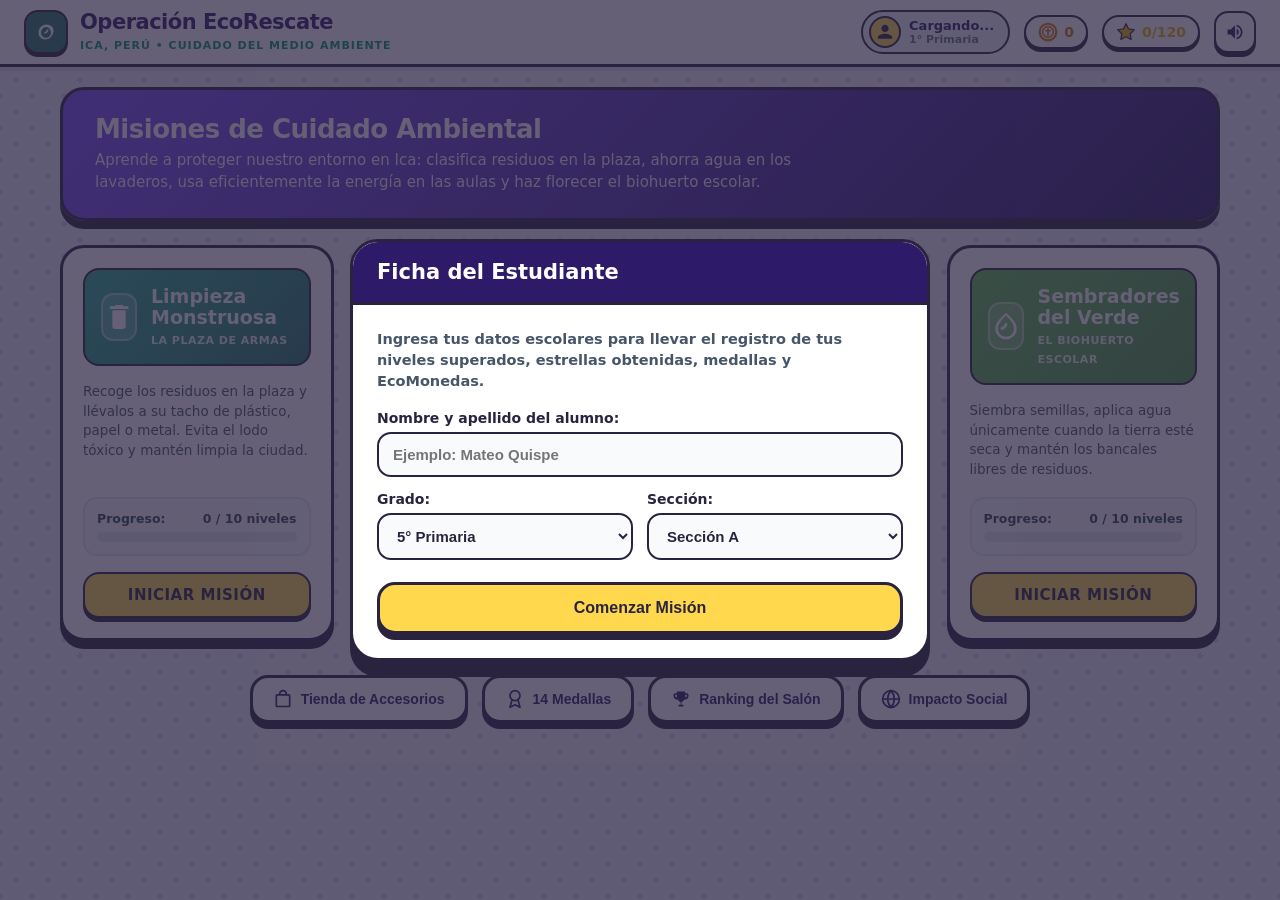
==== web/index.html @ a329e1c5 "feat: Eliminar boton Exportar Partidas CSV e integrar mejoras completas de gamificacion" ====
<!DOCTYPE html>
<html lang="es">
<head>
    <meta charset="UTF-8">
    <meta name="viewport" content="width=device-width, initial-scale=1.0, maximum-scale=1.0, user-scalable=no">
    <title>Operación EcoRescate - Videojuego Educativo Ambiental</title>
    <link rel="stylesheet" href="css/styles.css">
</head>
<body>

    <!-- Encabezado Superior -->
    <header class="header-eco">
        <div class="logo-grupo" id="btnLogoInicio" title="Ir al menú principal">
            <div class="logo-badge">
                <svg class="icono-svg" viewBox="0 0 24 24">
                    <path d="M12 3C7 3 3 8 3 13c0 4.5 3.5 8 8 8 1 0 2-.2 3-.5 3-1 6-4 7-8.5.5-2.5-.5-5-2-6.5-1.5-1.5-4-2.5-7-2.5zm0 16c-3.3 0-6-2.7-6-6 0-3.5 3-7 6-7 3.5 0 6 3.5 6 7 0 3.3-2.7 6-6 6zm1-10c0 1.7-1.3 3-3 3v2c2.8 0 5-2.2 5-5h-2z"/>
                </svg>
            </div>
            <div class="logo-texto">
                <h1>Operación EcoRescate</h1>
                <span>Ica, Perú • Cuidado del Medio Ambiente</span>
            </div>
        </div>

        <div class="header-controles">
            <!-- Píldora de Perfil del Estudiante -->
            <div class="pill-perfil" id="btnCambiarPerfil" title="Cambiar estudiante o editar perfil">
                <div class="avatar-mini" id="avatarIcono">
                    <svg class="icono-svg" viewBox="0 0 24 24" style="width: 18px; height: 18px;">
                        <path d="M12 12c2.7 0 4.8-2.1 4.8-4.8S14.7 2.4 12 2.4 7.2 4.5 7.2 7.2 9.3 12 12 12zm0 2.4c-3.2 0-9.6 1.6-9.6 4.8V21h19.2v-1.8c0-3.2-6.4-4.8-9.6-4.8z"/>
                    </svg>
                </div>
                <div class="perfil-info">
                    <span class="perfil-nombre" id="headerNombre">Cargando...</span>
                    <span class="perfil-grado" id="headerGrado">1° Primaria</span>
                </div>
            </div>

            <!-- EcoMonedas -->
            <div class="indicador-eco monedas" title="EcoMonedas acumuladas">
                <svg class="icono-svg" viewBox="0 0 24 24" style="color: #D97706;">
                    <circle cx="12" cy="12" r="10" fill="none" stroke="currentColor" stroke-width="2.5"/>
                    <circle cx="12" cy="12" r="6.5" fill="none" stroke="currentColor" stroke-width="1.8"/>
                    <path d="M12 8v8M9.5 10.5h5" stroke="currentColor" stroke-width="2" stroke-linecap="round"/>
                </svg>
                <span id="headerMonedas">0</span>
            </div>

            <!-- Estrellas Totales -->
            <div class="indicador-eco estrellas" title="Estrellas obtenidas">
                <svg class="icono-svg" viewBox="0 0 24 24" style="color: #EAB308;">
                    <polygon points="12,2 15.1,8.3 22,9.3 17,14.1 18.2,21 12,17.7 5.8,21 7,14.1 2,9.3 8.9,8.3" fill="currentColor" stroke="#2A2340" stroke-width="1.5" stroke-linejoin="round"/>
                </svg>
                <span id="headerEstrellas">0/120</span>
            </div>

            <!-- Alternar Sonido -->
            <button class="btn-icono" id="btnSonidoToggle" title="Activar o silenciar sonido">
                <svg class="icono-svg" id="svgSonidoIcono" viewBox="0 0 24 24">
                    <path d="M3 9v6h4l5 5V4L7 9H3zm13.5 3c0-1.8-1-3.3-2.5-4v8c1.5-.7 2.5-2.2 2.5-4zM14 3.2v2.1c2.9.9 5 3.5 5 6.7s-2.1 5.8-5 6.7v2.1c4-.9 7-4.5 7-8.8s-3-7.9-7-8.8z"/>
                </svg>
            </button>
        </div>
    </header>

    <!-- Contenedor Principal de Vistas -->
    <main class="contenedor-app">

        <!-- 1. PANTALLA MENÚ PRINCIPAL -->
        <section class="pantalla-menu" id="vistaMenu">
            <div class="banner-bienvenida">
                <div>
                    <h2>Misiones de Cuidado Ambiental</h2>
                    <p>
                        Aprende a proteger nuestro entorno en Ica: clasifica residuos en la plaza, ahorra agua en los lavaderos, usa eficientemente la energía en las aulas y haz florecer el biohuerto escolar.
                    </p>
                </div>
            </div>

            <!-- 4 Tarjetas de Minijuegos -->
            <div class="grid-juegos">
                <!-- 1. Limpieza Monstruosa -->
                <article class="tarjeta-juego" data-juego="LIMPIEZA" id="tarjetaLimpieza">
                    <div class="tarjeta-encabezado">
                        <div class="tarjeta-icono-caja">
                            <svg class="icono-svg icono-svg-lg" viewBox="0 0 24 24">
                                <path d="M7 19c0 1.1.9 2 2 2h6c1.1 0 2-.9 2-2V7H7v12zM19 4h-3.5l-1-1h-5l-1 1H5v2h14V4z"/>
                            </svg>
                        </div>
                        <div class="tarjeta-titulos">
                            <h3>Limpieza Monstruosa</h3>
                            <span>LA PLAZA DE ARMAS</span>
                        </div>
                    </div>
                    <p class="tarjeta-desc">
                        Recoge los residuos en la plaza y llévalos a su tacho de plástico, papel o metal. Evita el lodo tóxico y mantén limpia la ciudad.
                    </p>
                    <div class="tarjeta-progreso">
                        <div class="progreso-fila">
                            <span>Progreso:</span>
                            <span id="progresoTextoLimpieza">0 / 10 niveles</span>
                        </div>
                        <div class="barra-progreso-bg">
                            <div class="barra-progreso-fill" id="barraLimpieza" style="width: 0%;"></div>
                        </div>
                    </div>
                    <div class="btn-jugar-tarjeta">INICIAR MISIÓN</div>
                </article>

                <!-- 2. Guardián del Agua -->
                <article class="tarjeta-juego" data-juego="AGUA" id="tarjetaAgua">
                    <div class="tarjeta-encabezado">
                        <div class="tarjeta-icono-caja">
                            <svg class="icono-svg icono-svg-lg" viewBox="0 0 24 24">
                                <path d="M12 2.7C10.5 4.8 6 11.2 6 15c0 3.3 2.7 6 6 6s6-2.7 6-6c0-3.8-4.5-10.2-6-12.3zm0 16.3c-2.2 0-4-1.8-4-4 0-2.3 2.7-6.8 4-8.8 1.3 2 4 6.5 4 8.8 0 2.2-1.8 4-4 4z"/>
                            </svg>
                        </div>
                        <div class="tarjeta-titulos">
                            <h3>Guardián del Agua</h3>
                            <span>LAVADEROS ESCOLARES</span>
                        </div>
                    </div>
                    <p class="tarjeta-desc">
                        Cierra caños desatendidos o con fuga y los de alumnos en cepillado. Permite el enjuague de quienes sí necesitan el agua.
                    </p>
                    <div class="tarjeta-progreso">
                        <div class="progreso-fila">
                            <span>Progreso:</span>
                            <span id="progresoTextoAgua">0 / 10 niveles</span>
                        </div>
                        <div class="barra-progreso-bg">
                            <div class="barra-progreso-fill" id="barraAgua" style="width: 0%;"></div>
                        </div>
                    </div>
                    <div class="btn-jugar-tarjeta">INICIAR MISIÓN</div>
                </article>

                <!-- 3. Apaga y Ahorra -->
                <article class="tarjeta-juego" data-juego="ENERGIA" id="tarjetaEnergia">
                    <div class="tarjeta-encabezado">
                        <div class="tarjeta-icono-caja">
                            <svg class="icono-svg icono-svg-lg" viewBox="0 0 24 24">
                                <path d="M9 21c0 .55.45 1 1 1h4c.55 0 1-.45 1-1v-1H9v1zm3-19C8.14 2 5 5.14 5 9c0 2.38 1.19 4.47 3 5.74V17c0 .55.45 1 1 1h6c.55 0 1-.45 1-1v-2.26c1.81-1.27 3-3.36 3-5.74 0-3.86-3.14-7-7-7zm2.85 11.1l-.85.6V16h-4v-1.3l-.85-.6C7.8 13.16 7 11.18 7 9c0-2.76 2.24-5 5-5s5 2.24 5 5c0 2.18-.8 4.16-2.15 5.1z"/>
                            </svg>
                        </div>
                        <div class="tarjeta-titulos">
                            <h3>Apaga y Ahorra</h3>
                            <span>AULAS Y PABELLONES</span>
                        </div>
                    </div>
                    <p class="tarjeta-desc">
                        Desconecta luces y pantallas en aulas desocupadas y retira cargadores solos para combatir el consumo fantasma.
                    </p>
                    <div class="tarjeta-progreso">
                        <div class="progreso-fila">
                            <span>Progreso:</span>
                            <span id="progresoTextoEnergia">0 / 10 niveles</span>
                        </div>
                        <div class="barra-progreso-bg">
                            <div class="barra-progreso-fill" id="barraEnergia" style="width: 0%;"></div>
                        </div>
                    </div>
                    <div class="btn-jugar-tarjeta">INICIAR MISIÓN</div>
                </article>

                <!-- 4. Sembradores del Verde -->
                <article class="tarjeta-juego" data-juego="VERDE" id="tarjetaVerde">
                    <div class="tarjeta-encabezado">
                        <div class="tarjeta-icono-caja">
                            <svg class="icono-svg icono-svg-lg" viewBox="0 0 24 24">
                                <path d="M12 2C8 6 4 9 4 14c0 4.4 3.6 8 8 8s8-3.6 8-8c0-5-4-8-8-12zm0 18c-3.3 0-6-2.7-6-6 0-3.5 2.7-6.5 6-9.8 3.3 3.3 6 6.3 6 9.8 0 3.3-2.7 6-6 6zm-1-10c0 1.7-1.3 3-3 3v2c2.8 0 5-2.2 5-5h-2z"/>
                            </svg>
                        </div>
                        <div class="tarjeta-titulos">
                            <h3>Sembradores del Verde</h3>
                            <span>EL BIOHUERTO ESCOLAR</span>
                        </div>
                    </div>
                    <p class="tarjeta-desc">
                        Siembra semillas, aplica agua únicamente cuando la tierra esté seca y mantén los bancales libres de residuos.
                    </p>
                    <div class="tarjeta-progreso">
                        <div class="progreso-fila">
                            <span>Progreso:</span>
                            <span id="progresoTextoVerde">0 / 10 niveles</span>
                        </div>
                        <div class="barra-progreso-bg">
                            <div class="barra-progreso-fill" id="barraVerde" style="width: 0%;"></div>
                        </div>
                    </div>
                    <div class="btn-jugar-tarjeta">INICIAR MISIÓN</div>
                </article>
            </div>

            <!-- Accesos directos de la Suite -->
            <div class="menu-accesos-rapidos">
                <button class="btn-acceso" id="btnAbrirTienda">
                    <svg class="icono-svg" viewBox="0 0 24 24">
                        <path d="M19 6h-2c0-2.8-2.2-5-5-5S7 3.2 7 6H5c-1.1 0-2 .9-2 2v12c0 1.1.9 2 2 2h14c1.1 0 2-.9 2-2V8c0-1.1-.9-2-2-2zm-7-3c1.7 0 3 1.3 3 3H9c0-1.7 1.3-3 3-3zm7 17H5V8h14v12z"/>
                    </svg>
                    Tienda de Accesorios
                </button>
                <button class="btn-acceso" id="btnAbrirMedallas">
                    <svg class="icono-svg" viewBox="0 0 24 24">
                        <circle cx="12" cy="8" r="6" fill="none" stroke="currentColor" stroke-width="2"/>
                        <path d="M8.5 13L6 22l6-3 6 3-2.5-9" fill="none" stroke="currentColor" stroke-width="2" stroke-linejoin="round"/>
                    </svg>
                    14 Medallas
                </button>
                <button class="btn-acceso" id="btnAbrirRanking">
                    <svg class="icono-svg" viewBox="0 0 24 24">
                        <path d="M19 5h-2V3H7v2H5c-1.1 0-2 .9-2 2v1c0 2.8 2.2 5 5 5h.4c.8 1.7 2.3 3 4.1 3.4V19H9v2h6v-2h-3.5v-2.6c1.8-.4 3.3-1.7 4.1-3.4H16c2.8 0 5-2.2 5-5V7c0-1.1-.9-2-2-2zM5 8V7h2v3c-1.1 0-2-.9-2-2zm14 0c0 1.1-.9 2-2 2V7h2v1z"/>
                    </svg>
                    Ranking del Salón
                </button>
                <button class="btn-acceso" id="btnAbrirImpacto">
                    <svg class="icono-svg" viewBox="0 0 24 24">
                        <circle cx="12" cy="12" r="10" fill="none" stroke="currentColor" stroke-width="2"/>
                        <path d="M12 2a15.3 15.3 0 0 1 4 10 15.3 15.3 0 0 1-4 10 15.3 15.3 0 0 1-4-10 15.3 15.3 0 0 1 4-10zM2 12h20" fill="none" stroke="currentColor" stroke-width="2"/>
                    </svg>
                    Impacto Social
                </button>
            </div>
        </section>

        <!-- 2. PANTALLA MAPA DE 10 NIVELES -->
        <section class="pantalla-mapa" id="vistaMapa" style="display: none;">
            <div class="mapa-cabecera">
                <div class="mapa-info">
                    <div class="mapa-badge-icono" id="mapaIconoBadge">
                        <svg class="icono-svg icono-svg-lg" viewBox="0 0 24 24">
                            <path d="M7 19c0 1.1.9 2 2 2h6c1.1 0 2-.9 2-2V7H7v12zM19 4h-3.5l-1-1h-5l-1 1H5v2h14V4z"/>
                        </svg>
                    </div>
                    <div class="mapa-titulos">
                        <h2 id="mapaTitulo">Limpieza Monstruosa</h2>
                        <p id="mapaSubtitulo">Supera cada nivel para desbloquear la siguiente misión</p>
                    </div>
                </div>
                <button class="btn-acceso" id="btnVolverAlMenu">
                    Volver al Menú
                </button>
            </div>

            <!-- Rejilla de los 10 Niveles -->
            <div class="grid-niveles" id="contenedorBotonesNiveles">
                <!-- Se generan dinámicamente con JS -->
            </div>
        </section>

        <!-- 3. PANTALLA LIENZO DE JUEGO (CANVAS 1000x640) -->
        <section class="pantalla-juego" id="vistaJuego" style="display: none;">
            <div class="lienzo-contenedor">
                <canvas id="lienzoJuego" width="1000" height="640"></canvas>
            </div>
        </section>

    </main>

    <!-- ==================== MODALES ==================== -->

    <!-- Modal 1: Registro / Selección de Estudiante -->
    <div class="modal-overlay" id="modalRegistro">
        <div class="modal-caja">
            <div class="modal-cabecera">
                <h3>Ficha del Estudiante</h3>
            </div>
            <div class="modal-cuerpo">
                <p style="font-size: 14.5px; color: #475569; font-weight: 600; line-height: 1.45;">
                    Ingresa tus datos escolares para llevar el registro de tus niveles superados, estrellas obtenidas, medallas y EcoMonedas.
                </p>
                <form id="formRegistroEstudiante" style="display: flex; flex-direction: column; gap: 14px;">
                    <div class="campo-form">
                        <label for="inputNombre">Nombre y apellido del alumno:</label>
                        <input type="text" id="inputNombre" placeholder="Ejemplo: Mateo Quispe" required autocomplete="name">
                    </div>
                    <div style="display: flex; gap: 14px;">
                        <div class="campo-form" style="flex: 1;">
                            <label for="selectGrado">Grado:</label>
                            <select id="selectGrado">
                                <option value="1">1° Primaria</option>
                                <option value="2">2° Primaria</option>
                                <option value="3">3° Primaria</option>
                                <option value="4">4° Primaria</option>
                                <option value="5" selected>5° Primaria</option>
                                <option value="6">6° Primaria</option>
                            </select>
                        </div>
                        <div class="campo-form" style="flex: 1;">
                            <label for="selectSeccion">Sección:</label>
                            <select id="selectSeccion">
                                <option value="A" selected>Sección A</option>
                                <option value="B">Sección B</option>
                                <option value="C">Sección C</option>
                                <option value="D">Sección D</option>
                                <option value="UNICA">Única</option>
                            </select>
                        </div>
                    </div>
                    <button type="submit" class="btn-principal" style="margin-top: 8px;">
                        Comenzar Misión
                    </button>
                </form>
            </div>
        </div>
    </div>

    <!-- Modal 2: Tienda de Accesorios y Polos -->
    <div class="modal-overlay" id="modalTienda">
        <div class="modal-caja" style="max-width: 820px; width: 95%;">
            <div class="modal-cabecera">
                <h3>Tienda de Personalización</h3>
                <button class="btn-cerrar-modal" id="btnCerrarTienda">✕</button>
            </div>
            <div class="modal-cuerpo" style="max-height: 84vh; overflow-y: auto; padding: 20px;">
                <!-- Tarjeta de Presentación del Avatar -->
                <div style="display: flex; gap: 18px; align-items: center; background: #F8FAFC; border: 2.5px solid var(--color-trazo); border-radius: 18px; padding: 14px 18px; margin-bottom: 16px;">
                    <div style="text-align: center;">
                        <canvas id="canvasAvatarTienda" width="120" height="120" style="background: #FFFFFF; border: 2.5px solid var(--color-trazo); border-radius: 16px; box-shadow: 0 4px 0 var(--color-trazo);"></canvas>
                        <div id="lblAvatarTienda" style="font-size: 11px; font-weight: 800; color: #64748B; margin-top: 5px; transition: color 0.15s ease;">TU ECO-HÉROE</div>
                    </div>
                    <div style="flex: 1;">
                        <div style="display: flex; justify-content: space-between; align-items: center; margin-bottom: 6px;">
                            <span style="font-weight: 800; color: #475569; font-size: 14px;">Tus EcoMonedas:</span>
                            <div class="indicador-eco monedas">
                                <svg class="icono-svg" viewBox="0 0 24 24" style="color: #D97706;">
                                    <circle cx="12" cy="12" r="9" fill="none" stroke="currentColor" stroke-width="2"/>
                                    <path d="M12 7v10M9 10h6" stroke="currentColor" stroke-width="2" stroke-linecap="round"/>
                                </svg>
                                <span id="tiendaMonedas">0</span>
                            </div>
                        </div>
                        <p style="font-size: 13px; color: #64748B; font-weight: 600; line-height: 1.4;">
                            Gana EcoMonedas superando niveles y respondiendo los Desafíos del Saber para equipar accesorios y cambiar el color de tu polo escolar.
                        </p>
                    </div>
                </div>

                <!-- Pestañas de la Tienda -->
                <div style="display: flex; gap: 10px; margin-bottom: 14px;">
                    <button id="btnTabAccesorios" class="btn-principal" style="padding: 8px 16px; font-size: 13px; background: #7C4DFF; color: white;">
                        Accesorios (8)
                    </button>
                    <button id="btnTabPolos" class="btn-principal" style="padding: 8px 16px; font-size: 13px; background: #F1F5F9; color: var(--color-trazo);">
                        Colores de Polo (6)
                    </button>
                </div>

                <div id="tiendaContenedorAccesorios" style="display: grid; grid-template-columns: repeat(4, 1fr); gap: 12px;">
                    <!-- Se llena dinámicamente con catálogo de accesorios -->
                </div>
                <div id="tiendaContenedorPolos" style="display: none; grid-template-columns: repeat(3, 1fr); gap: 12px;">
                    <!-- Se llena dinámicamente con los 6 colores de polo -->
                </div>
            </div>
        </div>
    </div>

    <!-- Modal 3: 14 Medallas Coleccionables -->
    <div class="modal-overlay" id="modalMedallas">
        <div class="modal-caja" style="max-width: 740px;">
            <div class="modal-cabecera">
                <h3>Medallas de Logro Ambiental (14)</h3>
                <button class="btn-cerrar-modal" id="btnCerrarMedallas">✕</button>
            </div>
            <div class="modal-cuerpo" style="max-height: 500px; overflow-y: auto;">
                <p style="font-size: 13.5px; color: #64748B; font-weight: 600; margin-bottom: 14px;">
                    Supera metas especiales de ahorro, precisión y conocimiento para coleccionar las 14 medallas del cuidado ambiental en Ica:
                </p>
                <div id="medallasContenedorGrid" style="display: grid; grid-template-columns: repeat(auto-fit, minmax(160px, 1fr)); gap: 14px;">
                    <!-- Se llena dinámicamente -->
                </div>
            </div>
        </div>
    </div>

    <!-- Modal 4: Ranking del Salón -->
    <div class="modal-overlay" id="modalRanking">
        <div class="modal-caja" style="max-width: 720px;">
            <div class="modal-cabecera">
                <h3>Cuadro de Desempeño Escolar</h3>
                <button class="btn-cerrar-modal" id="btnCerrarRanking">✕</button>
            </div>
            <div class="modal-cuerpo">
                <!-- Filtros de Aula -->
                <div style="display: flex; gap: 12px; align-items: center; margin-bottom: 14px; flex-wrap: wrap;">
                    <div style="display: flex; align-items: center; gap: 6px;">
                        <label for="filtroRankingGrado" style="font-size: 13px; font-weight: 800; color: #475569;">Grado:</label>
                        <select id="filtroRankingGrado" class="input-eco" style="padding: 6px 10px; width: auto; font-size: 13px;">
                            <option value="">Todos los grados</option>
                            <option value="1">1.° Primaria</option>
                            <option value="2">2.° Primaria</option>
                            <option value="3">3.° Primaria</option>
                            <option value="4">4.° Primaria</option>
                            <option value="5" selected>5.° Primaria</option>
                            <option value="6">6.° Primaria</option>
                        </select>
                    </div>
                    <div style="display: flex; align-items: center; gap: 6px;">
                        <label for="filtroRankingSeccion" style="font-size: 13px; font-weight: 800; color: #475569;">Sección:</label>
                        <select id="filtroRankingSeccion" class="input-eco" style="padding: 6px 10px; width: auto; font-size: 13px;">
                            <option value="">Todas las secciones</option>
                            <option value="A" selected>Sección "A"</option>
                            <option value="B">Sección "B"</option>
                            <option value="C">Sección "C"</option>
                            <option value="D">Sección "D"</option>
                        </select>
                    </div>
                    <span style="font-size: 12px; color: #64748B; font-weight: 600; margin-left: auto;">
                        Criterio: ★ Estrellas y Puntaje
                    </span>
                </div>
                <div id="rankingContenedorTabla" style="max-height: 380px; overflow-y: auto;">
                    <!-- Se llena dinámicamente -->
                </div>
            </div>
        </div>
    </div>

    <!-- Modal 5: Panel de Impacto Social Real -->
    <div class="modal-overlay" id="modalImpacto">
        <div class="modal-caja" style="max-width: 680px;">
            <div class="modal-cabecera">
                <h3>Impacto Ambiental Tangible</h3>
                <button class="btn-cerrar-modal" id="btnCerrarImpacto">✕</button>
            </div>
            <div class="modal-cuerpo" style="max-height: 500px; overflow-y: auto;">
                <p style="font-size: 14px; color: #475569; font-weight: 600; line-height: 1.45; margin-bottom: 12px;">
                    Conversión acumulada de tus partidas a unidades tangibles de conservación en la provincia de Ica:
                </p>
                <div id="impactoContenedorCards" style="display: grid; grid-template-columns: repeat(2, 1fr); gap: 14px;">
                    <!-- Se llena dinámicamente -->
                </div>
                <div style="margin-top: 16px; background: #F1F5F9; border: 2px dashed #94A3B8; border-radius: 14px; padding: 12px 16px; font-size: 12.5px; color: #475569; line-height: 1.4;">
                    <strong>¿Por qué importa en Ica?</strong> Nuestra región afronta un estrés hídrico desértico elevado y alta radiación solar. Ahorrar agua, desconectar consumos fantasma y cultivar biohuertos genera un impacto escolar directo y medible.
                </div>
            </div>
        </div>
    </div>

    <!-- Scripts del juego (orden de dependencias) -->
    <script src="js/audio.js"></script>
    <script src="js/catalogoNiveles.js"></script>
    <script src="js/storage.js"></script>
    <script src="js/MinijuegoBase.js"></script>
    <script src="js/LimpiezaMonstruosa.js"></script>
    <script src="js/GuardianAgua.js"></script>
    <script src="js/ApagaAhorra.js"></script>
    <script src="js/SembradoresVerde.js"></script>
    <script src="js/main.js"></script>
</body>
</html>
---- web/css/styles.css ----
/* ============================================================
   OperaciÃ³n EcoRescate - Estilo Visual Caricatura Vectorial
   DiseÃ±o editorial limpio, con contornos nÃ­tidos y sin emojis
   ============================================================ */

:root {
    --color-fondo: #EFEEFC;
    --color-trazo: #2A2340;
    --color-morado: #2D1B69;
    --color-morado-suave: #4B3F8A;
    --color-violeta: #7C4DFF;
    --color-amarillo: #FFD84D;
    --color-menta: #6EE7B7;
    --color-rojo: #FF6B6B;
    --color-blanco: #FFFFFF;

    --juego-limpieza: #23786A;
    --juego-agua: #2E80A8;
    --juego-energia: #DFA855;
    --juego-verde: #4E9A45;

    --sombra-cartoon: 0 6px 0 var(--color-trazo);
    --sombra-cartoon-sm: 0 4px 0 var(--color-trazo);
    --sombra-cartoon-lg: 0 8px 0 var(--color-trazo);
    --borde-cartoon: 3.5px solid var(--color-trazo);
}

* {
    box-sizing: border-box;
    margin: 0;
    padding: 0;
    user-select: none;
    -webkit-user-select: none;
    touch-action: manipulation;
}

body {
    font-family: 'Segoe UI', system-ui, -apple-system, BlinkMacSystemFont, 'Nunito', 'Fredoka', Roboto, sans-serif;
    background-color: var(--color-fondo);
    background-image: 
        radial-gradient(#D6D2F7 12%, transparent 12%),
        radial-gradient(#D6D2F7 12%, transparent 12%);
    background-size: 32px 32px;
    background-position: 0 0, 16px 16px;
    color: var(--color-trazo);
    min-height: 100vh;
    display: flex;
    flex-direction: column;
    overflow-x: hidden;
}

/* Ãconos vectoriales SVG */
.icono-svg {
    display: inline-block;
    width: 20px;
    height: 20px;
    vertical-align: middle;
    fill: currentColor;
    flex-shrink: 0;
}

.icono-svg-lg {
    width: 32px;
    height: 32px;
}

.icono-svg-xl {
    width: 44px;
    height: 44px;
}

/* ---------------- HEADER SUPERIOR ---------------- */
.header-eco {
    background: #FFFFFF;
    border-bottom: var(--borde-cartoon);
    box-shadow: 0 4px 0 rgba(42, 35, 64, 0.08);
    padding: 10px 24px;
    display: flex;
    justify-content: space-between;
    align-items: center;
    position: sticky;
    top: 0;
    z-index: 100;
}

.logo-grupo {
    display: flex;
    align-items: center;
    gap: 12px;
    cursor: pointer;
}

.logo-badge {
    width: 44px;
    height: 44px;
    background: #23786A;
    border: 2.5px solid var(--color-trazo);
    border-radius: 14px;
    display: flex;
    align-items: center;
    justify-content: center;
    color: #FFFFFF;
    box-shadow: 0 3px 0 var(--color-trazo);
}

.logo-texto h1 {
    font-size: 21px;
    font-weight: 900;
    color: var(--color-morado);
    line-height: 1.1;
    letter-spacing: -0.5px;
}

.logo-texto span {
    font-size: 11px;
    font-weight: 800;
    color: #059669;
    text-transform: uppercase;
    letter-spacing: 1px;
}

.header-controles {
    display: flex;
    align-items: center;
    gap: 14px;
}

.pill-perfil {
    background: #F1F5F9;
    border: 2.5px solid var(--color-trazo);
    border-radius: 24px;
    padding: 4px 14px 4px 6px;
    display: flex;
    align-items: center;
    gap: 8px;
    cursor: pointer;
    transition: transform 0.15s, background-color 0.15s;
}

.pill-perfil:hover {
    background: #E2E8F0;
    transform: translateY(-2px);
}

.avatar-mini {
    width: 32px;
    height: 32px;
    border-radius: 50%;
    background: #FFD84D;
    border: 2px solid var(--color-trazo);
    display: flex;
    align-items: center;
    justify-content: center;
    color: var(--color-trazo);
}

.perfil-info {
    display: flex;
    flex-direction: column;
}

.perfil-nombre {
    font-size: 13px;
    font-weight: 800;
    color: var(--color-morado);
}

.perfil-grado {
    font-size: 11px;
    font-weight: 700;
    color: #64748B;
}

.indicador-eco {
    background: #FFFFFF;
    border: 2.5px solid var(--color-trazo);
    border-radius: 20px;
    padding: 5px 12px;
    display: flex;
    align-items: center;
    gap: 6px;
    font-weight: 900;
    font-size: 14px;
    box-shadow: 0 3px 0 var(--color-trazo);
}

.indicador-eco.monedas {
    color: #D97706;
}

.indicador-eco.estrellas {
    color: #EAB308;
}

.btn-icono {
    background: #FFFFFF;
    border: 2.5px solid var(--color-trazo);
    border-radius: 14px;
    width: 42px;
    height: 42px;
    display: flex;
    align-items: center;
    justify-content: center;
    color: var(--color-morado);
    cursor: pointer;
    box-shadow: 0 4px 0 var(--color-trazo);
    transition: transform 0.1s, box-shadow 0.1s;
}

.btn-icono:hover {
    transform: translateY(-2px);
    box-shadow: 0 6px 0 var(--color-trazo);
}

.btn-icono:active {
    transform: translateY(3px);
    box-shadow: 0 1px 0 var(--color-trazo);
}

/* ---------------- CONTENEDOR PRINCIPAL ---------------- */
.contenedor-app {
    flex: 1;
    display: flex;
    flex-direction: column;
    padding: 20px;
    max-width: 1200px;
    width: 100%;
    margin: 0 auto;
}

/* ---------------- PANTALLA MENÃš PRINCIPAL ---------------- */
.pantalla-menu {
    display: flex;
    flex-direction: column;
    gap: 24px;
}

.banner-bienvenida {
    background: linear-gradient(135deg, #7C4DFF, #2D1B69);
    border: var(--borde-cartoon);
    border-radius: 24px;
    padding: 24px 32px;
    color: #FFFFFF;
    display: flex;
    justify-content: space-between;
    align-items: center;
    box-shadow: var(--sombra-cartoon-lg);
    position: relative;
    overflow: hidden;
}

.banner-bienvenida h2 {
    font-size: 26px;
    font-weight: 900;
    margin-bottom: 6px;
    letter-spacing: -0.5px;
}

.banner-bienvenida p {
    font-size: 15px;
    max-width: 720px;
    opacity: 0.95;
    line-height: 1.45;
}

/* CuadrÃ­cula de 4 Tarjetas de Minijuegos */
.grid-juegos {
    display: grid;
    grid-template-columns: repeat(auto-fit, minmax(260px, 1fr));
    gap: 22px;
}

.tarjeta-juego {
    background: #FFFFFF;
    border: var(--borde-cartoon);
    border-radius: 24px;
    box-shadow: var(--sombra-cartoon-lg);
    padding: 20px;
    display: flex;
    flex-direction: column;
    position: relative;
    transition: transform 0.15s, box-shadow 0.15s;
    cursor: pointer;
    overflow: hidden;
}

.tarjeta-juego:hover {
    transform: translateY(-6px);
    box-shadow: 0 14px 0 var(--color-trazo);
}

.tarjeta-juego:active {
    transform: translateY(2px);
    box-shadow: 0 4px 0 var(--color-trazo);
}

.tarjeta-encabezado {
    border-radius: 16px;
    padding: 16px;
    color: #FFFFFF;
    display: flex;
    align-items: center;
    gap: 14px;
    margin-bottom: 16px;
    border: 2.5px solid var(--color-trazo);
}

.tarjeta-icono-caja {
    width: 48px;
    height: 48px;
    border-radius: 12px;
    background: rgba(255, 255, 255, 0.2);
    border: 2px solid rgba(255, 255, 255, 0.4);
    display: flex;
    align-items: center;
    justify-content: center;
    color: #FFFFFF;
}

.tarjeta-titulos h3 {
    font-size: 19px;
    font-weight: 900;
    line-height: 1.15;
}

.tarjeta-titulos span {
    font-size: 11px;
    font-weight: 800;
    opacity: 0.9;
    letter-spacing: 0.5px;
}

.tarjeta-desc {
    font-size: 13.5px;
    color: #475569;
    line-height: 1.45;
    margin-bottom: 18px;
    flex: 1;
}

.tarjeta-progreso {
    background: #F8FAFC;
    border: 2px solid #E2E8F0;
    border-radius: 14px;
    padding: 12px;
    margin-bottom: 16px;
}

.progreso-fila {
    display: flex;
    justify-content: space-between;
    font-size: 12.5px;
    font-weight: 800;
    color: #334155;
    margin-bottom: 6px;
}

.barra-progreso-bg {
    background: #E2E8F0;
    height: 10px;
    border-radius: 6px;
    overflow: hidden;
}

.barra-progreso-fill {
    height: 100%;
    border-radius: 6px;
    transition: width 0.3s;
}

.btn-jugar-tarjeta {
    background: var(--color-amarillo);
    color: var(--color-trazo);
    border: 2.5px solid var(--color-trazo);
    border-radius: 16px;
    padding: 12px;
    font-size: 15px;
    font-weight: 900;
    text-align: center;
    box-shadow: 0 4px 0 var(--color-trazo);
    transition: transform 0.1s;
    letter-spacing: 0.5px;
}

.tarjeta-juego:hover .btn-jugar-tarjeta {
    background: #FFE066;
}

/* Colores temÃ¡ticos */
.tarjeta-juego[data-juego="LIMPIEZA"] .tarjeta-encabezado {
    background: linear-gradient(135deg, #2BB198, #23786A);
}
.tarjeta-juego[data-juego="LIMPIEZA"] .barra-progreso-fill {
    background: #23786A;
}

.tarjeta-juego[data-juego="AGUA"] .tarjeta-encabezado {
    background: linear-gradient(135deg, #3FA5D9, #2E80A8);
}
.tarjeta-juego[data-juego="AGUA"] .barra-progreso-fill {
    background: #2E80A8;
}

.tarjeta-juego[data-juego="ENERGIA"] .tarjeta-encabezado {
    background: linear-gradient(135deg, #F4B848, #DFA855);
}
.tarjeta-juego[data-juego="ENERGIA"] .barra-progreso-fill {
    background: #DFA855;
}

.tarjeta-juego[data-juego="VERDE"] .tarjeta-encabezado {
    background: linear-gradient(135deg, #62BE55, #4E9A45);
}
.tarjeta-juego[data-juego="VERDE"] .barra-progreso-fill {
    background: #4E9A45;
}

/* Barra de accesos directos */
.menu-accesos-rapidos {
    display: flex;
    flex-wrap: wrap;
    gap: 14px;
    justify-content: center;
    margin-top: 10px;
}

.btn-acceso {
    background: #FFFFFF;
    border: var(--borde-cartoon);
    border-radius: 18px;
    padding: 11px 20px;
    font-size: 14px;
    font-weight: 800;
    color: var(--color-morado);
    box-shadow: var(--sombra-cartoon);
    cursor: pointer;
    display: flex;
    align-items: center;
    gap: 8px;
    transition: transform 0.1s, box-shadow 0.1s;
}

.btn-acceso:hover {
    transform: translateY(-3px);
    box-shadow: 0 8px 0 var(--color-trazo);
}

.btn-acceso:active {
    transform: translateY(2px);
    box-shadow: 0 2px 0 var(--color-trazo);
}

/* ---------------- PANTALLA MAPA DE NIVELES ---------------- */
.pantalla-mapa {
    display: flex;
    flex-direction: column;
    gap: 20px;
}

.mapa-cabecera {
    background: #FFFFFF;
    border: var(--borde-cartoon);
    border-radius: 24px;
    padding: 18px 24px;
    box-shadow: var(--sombra-cartoon-lg);
    display: flex;
    justify-content: space-between;
    align-items: center;
}

.mapa-info {
    display: flex;
    align-items: center;
    gap: 16px;
}

.mapa-badge-icono {
    width: 56px;
    height: 56px;
    border-radius: 16px;
    background: var(--color-morado);
    border: 2.5px solid var(--color-trazo);
    display: flex;
    align-items: center;
    justify-content: center;
    color: #FFFFFF;
}

.mapa-titulos h2 {
    font-size: 23px;
    font-weight: 900;
    color: var(--color-morado);
}

.mapa-titulos p {
    font-size: 13.5px;
    color: #64748B;
    font-weight: 700;
}

.grid-niveles {
    display: grid;
    grid-template-columns: repeat(5, 1fr);
    gap: 18px;
}

.boton-nivel {
    background: #FFFFFF;
    border: var(--borde-cartoon);
    border-radius: 20px;
    padding: 18px 12px;
    box-shadow: var(--sombra-cartoon);
    display: flex;
    flex-direction: column;
    align-items: center;
    gap: 8px;
    cursor: pointer;
    transition: transform 0.15s, box-shadow 0.15s;
    position: relative;
}

.boton-nivel:not(.bloqueado):hover {
    transform: translateY(-5px);
    box-shadow: 0 10px 0 var(--color-trazo);
    background: #FFFDE7;
}

.boton-nivel:not(.bloqueado):active {
    transform: translateY(3px);
    box-shadow: 0 2px 0 var(--color-trazo);
}

.boton-nivel.bloqueado {
    background: #E2E8F0;
    opacity: 0.65;
    cursor: not-allowed;
    box-shadow: 0 3px 0 #94A3B8;
}

.nivel-num {
    width: 44px;
    height: 44px;
    border-radius: 50%;
    background: var(--color-morado);
    color: #FFFFFF;
    border: 2.5px solid var(--color-trazo);
    display: flex;
    align-items: center;
    justify-content: center;
    font-size: 20px;
    font-weight: 900;
}

.boton-nivel.bloqueado .nivel-num {
    background: #94A3B8;
}

.nivel-titulo {
    font-size: 13.5px;
    font-weight: 800;
    text-align: center;
    color: var(--color-trazo);
    min-height: 38px;
    display: flex;
    align-items: center;
}

.nivel-estrellas-contenedor {
    display: flex;
    gap: 3px;
    color: #EAB308;
}

.candado-bloqueo {
    position: absolute;
    top: 8px;
    right: 8px;
    color: #64748B;
}

/* ---------------- PANTALLA DE JUEGO (CANVAS) ---------------- */
.pantalla-juego {
    display: flex;
    flex-direction: column;
    align-items: center;
    justify-content: center;
    width: 100%;
    flex: 1;
}

.lienzo-contenedor {
    position: relative;
    width: 100%;
    max-width: 1000px;
    aspect-ratio: 1000 / 640;
    border: var(--borde-cartoon);
    border-radius: 24px;
    box-shadow: var(--sombra-cartoon-lg);
    background: #1E1B2E;
    overflow: hidden;
}

canvas#lienzoJuego {
    width: 100%;
    height: 100%;
    display: block;
}

/* ---------------- MODALES Y DIÃLOGOS ---------------- */
.modal-overlay {
    position: fixed;
    top: 0;
    left: 0;
    width: 100%;
    height: 100%;
    background: rgba(42, 35, 64, 0.72);
    display: flex;
    align-items: center;
    justify-content: center;
    z-index: 500;
    padding: 20px;
    opacity: 0;
    pointer-events: none;
    transition: opacity 0.2s;
}

.modal-overlay.activo {
    opacity: 1;
    pointer-events: auto;
}

.modal-caja {
    background: #FFFFFF;
    border: var(--borde-cartoon);
    border-radius: 28px;
    box-shadow: 0 16px 0 var(--color-trazo);
    width: 100%;
    max-width: 580px;
    overflow: hidden;
    transform: scale(0.9);
    transition: transform 0.2s;
}

.modal-overlay.activo .modal-caja {
    transform: scale(1);
}

.modal-cabecera {
    background: var(--color-morado);
    color: #FFFFFF;
    padding: 18px 24px;
    display: flex;
    justify-content: space-between;
    align-items: center;
    border-bottom: var(--borde-cartoon);
}

.modal-cabecera h3 {
    font-size: 21px;
    font-weight: 900;
}

.btn-cerrar-modal {
    background: #FF6B6B;
    border: 2px solid var(--color-trazo);
    border-radius: 12px;
    width: 32px;
    height: 32px;
    font-size: 15px;
    color: #FFFFFF;
    font-weight: 900;
    cursor: pointer;
    box-shadow: 0 2px 0 var(--color-trazo);
}

.modal-cuerpo {
    padding: 24px;
    display: flex;
    flex-direction: column;
    gap: 18px;
}

/* Formularios */
.campo-form {
    display: flex;
    flex-direction: column;
    gap: 6px;
}

.campo-form label {
    font-size: 14px;
    font-weight: 800;
    color: var(--color-trazo);
}

.campo-form input,
.campo-form select {
    border: 2.5px solid var(--color-trazo);
    border-radius: 14px;
    padding: 12px 14px;
    font-size: 15px;
    font-weight: 700;
    color: var(--color-trazo);
    outline: none;
    background: #F8FAFC;
}

.campo-form input:focus,
.campo-form select:focus {
    background: #FFFFFF;
    border-color: var(--color-violeta);
}

.btn-principal {
    background: var(--color-amarillo);
    color: var(--color-trazo);
    border: var(--borde-cartoon);
    border-radius: 18px;
    padding: 14px;
    font-size: 16px;
    font-weight: 900;
    cursor: pointer;
    box-shadow: var(--sombra-cartoon);
    text-align: center;
    transition: transform 0.1s, box-shadow 0.1s;
}

.btn-principal:hover {
    transform: translateY(-2px);
    box-shadow: 0 8px 0 var(--color-trazo);
}

.btn-principal:active {
    transform: translateY(3px);
    box-shadow: 0 2px 0 var(--color-trazo);
}

/* Tablas y distintivos */
.puesto-badge {
    display: inline-block;
    padding: 3px 8px;
    border-radius: 8px;
    font-size: 12px;
    font-weight: 900;
    border: 1.5px solid var(--color-trazo);
    color: #FFFFFF;
}

.puesto-1 { background: #EAB308; color: #1E1B2E; }
.puesto-2 { background: #94A3B8; color: #1E1B2E; }
.puesto-3 { background: #D97706; }
.puesto-otro { background: #F1F5F9; color: #475569; }

.input-eco {
    border: 2.5px solid var(--color-trazo);
    border-radius: 12px;
    padding: 6px 12px;
    font-size: 13.5px;
    font-weight: 700;
    color: var(--color-trazo);
    background: #FFFFFF;
    outline: none;
    cursor: pointer;
}

.input-eco:focus {
    border-color: var(--color-violeta);
}

/* ---------------- TIENDA DE PERSONALIZACIÓN Y ACCESORIOS ---------------- */
.tarjeta-tienda-item {
    background: #FFFFFF;
    border: 2.5px solid var(--color-trazo);
    border-radius: 18px;
    padding: 12px 10px;
    text-align: center;
    display: flex;
    flex-direction: column;
    align-items: center;
    gap: 8px;
    box-shadow: 0 4px 0 var(--color-trazo);
    cursor: pointer;
    transition: transform 0.15s ease, box-shadow 0.15s ease, border-color 0.15s ease, background 0.15s ease;
    user-select: none;
    position: relative;
}

.tarjeta-tienda-item:hover {
    transform: translateY(-3px);
    box-shadow: 0 7px 0 var(--color-trazo);
    border-color: #7C4DFF;
}

.tarjeta-tienda-item.activa-preview {
    border-color: #7C4DFF;
    background: #F5F3FF;
    box-shadow: 0 6px 0 #7C4DFF;
}

.tarjeta-tienda-item.equipada {
    border-color: #3B82F6;
    background: #EFF6FF;
    box-shadow: 0 4px 0 #3B82F6;
}

.caja-canvas-preview {
    background: #F8FAFC;
    border: 2px solid var(--color-trazo);
    border-radius: 14px;
    padding: 3px;
    box-shadow: inset 0 2px 4px rgba(42, 35, 64, 0.08);
    display: flex;
    align-items: center;
    justify-content: center;
    transition: transform 0.15s ease;
}

.tarjeta-tienda-item:hover .caja-canvas-preview {
    transform: scale(1.04);
}

.badge-item-tienda {
    position: absolute;
    top: 6px;
    right: 6px;
    font-size: 9.5px;
    font-weight: 900;
    padding: 2px 6px;
    border-radius: 8px;
    border: 1.5px solid var(--color-trazo);
}

.badge-item-tienda.en-uso {
    background: #10B981;
    color: #FFFFFF;
}

.badge-item-tienda.adquirido {
    background: #6EE7B7;
    color: #064E3B;
}

/* ---------------- RESPONSIVIDAD PARA CELULAR ---------------- */
@media (max-width: 850px) {
    .header-eco {
        padding: 8px 12px;
    }

    .logo-texto h1 {
        font-size: 17px;
    }

    .perfil-grado {
        display: none;
    }

    .grid-niveles {
        grid-template-columns: repeat(2, 1fr);
    }

    .contenedor-app {
        padding: 12px;
    }

    .banner-bienvenida {
        padding: 18px 20px;
    }

    .banner-bienvenida h2 {
        font-size: 21px;
    }

    #tiendaContenedorAccesorios {
        grid-template-columns: repeat(2, 1fr) !important;
    }

    #tiendaContenedorPolos {
        grid-template-columns: repeat(2, 1fr) !important;
    }
}
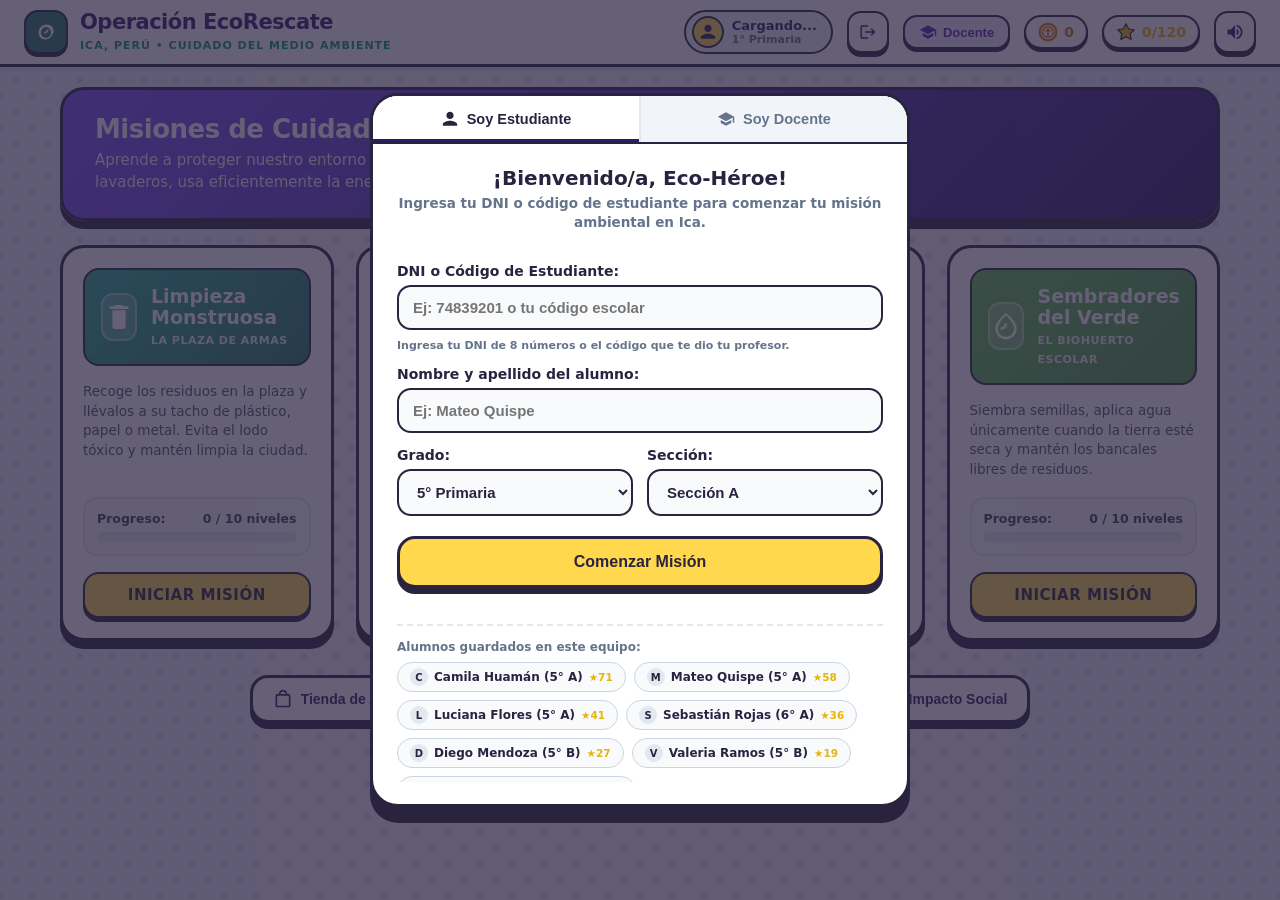
==== commit fcba3f3e: "feat: Sistema de login de estudiantes por DNI y panel docente pedagogico con reportes" ====
--- a/web/index.html
+++ b/web/index.html
@@ -23,7 +23,7 @@
         </div>
 
         <div class="header-controles">
-            <!-- Píldora de Perfil del Estudiante -->
+            <!-- Píldora de Perfil del Estudiante / Sesión activa -->
             <div class="pill-perfil" id="btnCambiarPerfil" title="Cambiar estudiante o editar perfil">
                 <div class="avatar-mini" id="avatarIcono">
                     <svg class="icono-svg" viewBox="0 0 24 24" style="width: 18px; height: 18px;">
@@ -36,8 +36,23 @@
                 </div>
             </div>
 
+            <!-- Botón de Cerrar Sesión / Cambiar Alumno -->
+            <button class="btn-icono" id="btnCerrarSesion" title="Cambiar de alumno o salir">
+                <svg class="icono-svg" viewBox="0 0 24 24" style="width: 18px; height: 18px;">
+                    <path d="M17 7l-1.41 1.41L18.17 11H8v2h10.17l-2.58 2.58L17 17l5-5zM4 5h8V3H4c-1.1 0-2 .9-2 2v14c0 1.1.9 2 2 2h8v-2H4V5z"/>
+                </svg>
+            </button>
+
+            <!-- Acceso al Portal Docente -->
+            <button class="btn-acceso-docente" id="btnAccesoDocente" title="Acceso al Portal del Docente">
+                <svg class="icono-svg" viewBox="0 0 24 24" style="width: 18px; height: 18px;">
+                    <path d="M5 13.18v4L12 21l7-3.82v-4L12 17l-7-3.82zM12 3L1 9l11 6 9-4.91V17h2V9L12 3z"/>
+                </svg>
+                <span id="textoBotonDocente">Docente</span>
+            </button>
+
             <!-- EcoMonedas -->
-            <div class="indicador-eco monedas" title="EcoMonedas acumuladas">
+            <div class="indicador-eco monedas" id="contenedorHeaderMonedas" title="EcoMonedas acumuladas">
                 <svg class="icono-svg" viewBox="0 0 24 24" style="color: #D97706;">
                     <circle cx="12" cy="12" r="10" fill="none" stroke="currentColor" stroke-width="2.5"/>
                     <circle cx="12" cy="12" r="6.5" fill="none" stroke="currentColor" stroke-width="1.8"/>
@@ -47,7 +62,7 @@
             </div>
 
             <!-- Estrellas Totales -->
-            <div class="indicador-eco estrellas" title="Estrellas obtenidas">
+            <div class="indicador-eco estrellas" id="contenedorHeaderEstrellas" title="Estrellas obtenidas">
                 <svg class="icono-svg" viewBox="0 0 24 24" style="color: #EAB308;">
                     <polygon points="12,2 15.1,8.3 22,9.3 17,14.1 18.2,21 12,17.7 5.8,21 7,14.1 2,9.3 8.9,8.3" fill="currentColor" stroke="#2A2340" stroke-width="1.5" stroke-linejoin="round"/>
                 </svg>
@@ -255,52 +270,258 @@
             </div>
         </section>
 
+        <!-- 4. PANTALLA PANEL DOCENTE (EVALUACIÓN Y SEGUIMIENTO) -->
+        <section class="pantalla-docente" id="vistaDocente" style="display: none;">
+            <div class="banner-docente">
+                <div class="banner-docente-info">
+                    <div class="badge-docente">PORTAL PEDAGÓGICO</div>
+                    <h2>Panel de Evaluación y Seguimiento Docente</h2>
+                    <p>Monitoreo de competencias ambientales, logros alcanzados y métricas de impacto escolar en la provincia de Ica.</p>
+                </div>
+                <div class="banner-docente-acciones">
+                    <button class="btn-docente-accion principal" id="btnDescargarReporteDocente" title="Descargar registro en CSV para Excel o SIAGIE">
+                        <svg class="icono-svg" viewBox="0 0 24 24" style="width: 18px; height: 18px;">
+                            <path d="M19 9h-4V3H9v6H5l7 7 7-7zM5 18v2h14v-2H5z"/>
+                        </svg>
+                        Descargar Reporte (CSV)
+                    </button>
+                    <button class="btn-docente-accion" id="btnProbarModoAlumno" title="Volver al menú de juegos sin cerrar sesión">
+                        <svg class="icono-svg" viewBox="0 0 24 24" style="width: 18px; height: 18px;">
+                            <path d="M10 20v-6h4v6h5v-8h3L12 3 2 12h3v8z"/>
+                        </svg>
+                        Ver Juegos
+                    </button>
+                    <button class="btn-docente-accion salir" id="btnCerrarSesionDocente" title="Cerrar la sesión de docente">
+                        <svg class="icono-svg" viewBox="0 0 24 24" style="width: 18px; height: 18px;">
+                            <path d="M17 7l-1.41 1.41L18.17 11H8v2h10.17l-2.58 2.58L17 17l5-5zM4 5h8V3H4c-1.1 0-2 .9-2 2v14c0 1.1.9 2 2 2h8v-2H4V5z"/>
+                        </svg>
+                        Cerrar Sesión
+                    </button>
+                </div>
+            </div>
+
+            <!-- Resumen de 4 Métricas de Impacto del Salón -->
+            <div class="grid-metricas-docente">
+                <div class="tarjeta-metrica-docente">
+                    <div class="metrica-icono" style="background: #EFF6FF; color: #2563EB;">
+                        <svg class="icono-svg" viewBox="0 0 24 24"><path d="M16 11c1.66 0 2.99-1.34 2.99-3S17.66 5 16 5c-1.66 0-3 1.34-3 3s1.34 3 3 3zm-8 0c1.66 0 2.99-1.34 2.99-3S9.66 5 8 5C6.34 5 5 6.34 5 8s1.34 3 3 3zm0 2c-2.33 0-7 1.17-7 3.5V19h14v-2.5c0-2.33-4.67-3.5-7-3.5zm8 0c-.29 0-.62.02-.97.05 1.16.84 1.97 1.97 1.97 3.45V19h6v-2.5c0-2.33-4.67-3.5-7-3.5z"/></svg>
+                    </div>
+                    <div class="metrica-datos">
+                        <span class="metrica-numero" id="docenteNumAlumnos">0</span>
+                        <span class="metrica-etiqueta">Alumnos Evaluados</span>
+                    </div>
+                </div>
+
+                <div class="tarjeta-metrica-docente">
+                    <div class="metrica-icono" style="background: #E0F2FE; color: #0284C7;">
+                        <svg class="icono-svg" viewBox="0 0 24 24"><path d="M12 2.7C10.5 4.8 6 11.2 6 15c0 3.3 2.7 6 6 6s6-2.7 6-6c0-3.8-4.5-10.2-6-12.3z"/></svg>
+                    </div>
+                    <div class="metrica-datos">
+                        <span class="metrica-numero" id="docenteTotalAgua">0 L</span>
+                        <span class="metrica-etiqueta">Agua Preservada (Lavaderos)</span>
+                    </div>
+                </div>
+
+                <div class="tarjeta-metrica-docente">
+                    <div class="metrica-icono" style="background: #DCFCE7; color: #16A34A;">
+                        <svg class="icono-svg" viewBox="0 0 24 24"><path d="M7 19c0 1.1.9 2 2 2h6c1.1 0 2-.9 2-2V7H7v12zM19 4h-3.5l-1-1h-5l-1 1H5v2h14V4z"/></svg>
+                    </div>
+                    <div class="metrica-datos">
+                        <span class="metrica-numero" id="docenteTotalResiduos">0 kg</span>
+                        <span class="metrica-etiqueta">Residuos Clasificados (Plaza Ica)</span>
+                    </div>
+                </div>
+
+                <div class="tarjeta-metrica-docente">
+                    <div class="metrica-icono" style="background: #FEF3C7; color: #D97706;">
+                        <svg class="icono-svg" viewBox="0 0 24 24"><path d="M12 2C8 6 4 9 4 14c0 4.4 3.6 8 8 8s8-3.6 8-8c0-5-4-8-8-12zm-1 9V7h2v4h-2z"/></svg>
+                    </div>
+                    <div class="metrica-datos">
+                        <span class="metrica-numero" id="docenteTotalEnergiaBio">0</span>
+                        <span class="metrica-etiqueta">Ahorro Eléctrico & Biohuerto</span>
+                    </div>
+                </div>
+            </div>
+
+            <!-- Filtros de Búsqueda para el Docente -->
+            <div class="barra-filtros-docente">
+                <div class="filtro-item buscador" style="flex: 1;">
+                    <label for="buscarAlumnoDocente">Buscar Alumno por Nombre o DNI:</label>
+                    <input type="text" id="buscarAlumnoDocente" class="input-eco" placeholder="Ej: 74839201 o Mateo Quispe" autocomplete="off">
+                </div>
+                <div class="filtro-item" style="width: 170px;">
+                    <label for="filtroDocenteGrado">Grado:</label>
+                    <select id="filtroDocenteGrado" class="input-eco">
+                        <option value="">Todos los grados</option>
+                        <option value="1">1° Primaria</option>
+                        <option value="2">2° Primaria</option>
+                        <option value="3">3° Primaria</option>
+                        <option value="4">4° Primaria</option>
+                        <option value="5">5° Primaria</option>
+                        <option value="6">6° Primaria</option>
+                    </select>
+                </div>
+                <div class="filtro-item" style="width: 150px;">
+                    <label for="filtroDocenteSeccion">Sección:</label>
+                    <select id="filtroDocenteSeccion" class="input-eco">
+                        <option value="">Todas</option>
+                        <option value="A">Sección A</option>
+                        <option value="B">Sección B</option>
+                        <option value="C">Sección C</option>
+                        <option value="D">Sección D</option>
+                        <option value="UNICA">Única</option>
+                    </select>
+                </div>
+            </div>
+
+            <!-- Tabla de Seguimiento de Alumnos -->
+            <div class="contenedor-tabla-docente">
+                <table class="tabla-docente" id="tablaDocenteAlumnos">
+                    <thead>
+                        <tr>
+                            <th>DNI / Código</th>
+                            <th>Estudiante</th>
+                            <th>Aula</th>
+                            <th title="Niveles y Estrellas en Limpieza">Limpieza</th>
+                            <th title="Niveles y Estrellas en Agua">Agua</th>
+                            <th title="Niveles y Estrellas en Energía">Energía</th>
+                            <th title="Niveles y Estrellas en Biohuerto">Biohuerto</th>
+                            <th>Estrellas</th>
+                            <th>Medallas</th>
+                            <th>Avance General</th>
+                            <th>Ficha</th>
+                        </tr>
+                    </thead>
+                    <tbody id="cuerpoTablaDocente">
+                        <!-- Generado dinámicamente -->
+                    </tbody>
+                </table>
+            </div>
+        </section>
+
     </main>
 
     <!-- ==================== MODALES ==================== -->
 
-    <!-- Modal 1: Registro / Selección de Estudiante -->
+    <!-- Modal 1: Portal de Acceso / Login (Estudiante & Docente) -->
     <div class="modal-overlay" id="modalRegistro">
-        <div class="modal-caja">
-            <div class="modal-cabecera">
-                <h3>Ficha del Estudiante</h3>
-            </div>
-            <div class="modal-cuerpo">
-                <p style="font-size: 14.5px; color: #475569; font-weight: 600; line-height: 1.45;">
-                    Ingresa tus datos escolares para llevar el registro de tus niveles superados, estrellas obtenidas, medallas y EcoMonedas.
-                </p>
-                <form id="formRegistroEstudiante" style="display: flex; flex-direction: column; gap: 14px;">
-                    <div class="campo-form">
-                        <label for="inputNombre">Nombre y apellido del alumno:</label>
-                        <input type="text" id="inputNombre" placeholder="Ejemplo: Mateo Quispe" required autocomplete="name">
-                    </div>
-                    <div style="display: flex; gap: 14px;">
-                        <div class="campo-form" style="flex: 1;">
-                            <label for="selectGrado">Grado:</label>
-                            <select id="selectGrado">
-                                <option value="1">1° Primaria</option>
-                                <option value="2">2° Primaria</option>
-                                <option value="3">3° Primaria</option>
-                                <option value="4">4° Primaria</option>
-                                <option value="5" selected>5° Primaria</option>
-                                <option value="6">6° Primaria</option>
-                            </select>
-                        </div>
-                        <div class="campo-form" style="flex: 1;">
-                            <label for="selectSeccion">Sección:</label>
-                            <select id="selectSeccion">
-                                <option value="A" selected>Sección A</option>
-                                <option value="B">Sección B</option>
-                                <option value="C">Sección C</option>
-                                <option value="D">Sección D</option>
-                                <option value="UNICA">Única</option>
-                            </select>
-                        </div>
-                    </div>
-                    <button type="submit" class="btn-principal" style="margin-top: 8px;">
-                        Comenzar Misión
-                    </button>
-                </form>
+        <div class="modal-caja" style="max-width: 540px; width: 95%;">
+            <!-- Pestañas de Cambio de Rol -->
+            <div class="tabs-login">
+                <button type="button" class="tab-login-btn activo" id="tabBtnEstudiante">
+                    <svg class="icono-svg" viewBox="0 0 24 24" style="width: 18px; height: 18px;">
+                        <path d="M12 12c2.7 0 4.8-2.1 4.8-4.8S14.7 2.4 12 2.4 7.2 4.5 7.2 7.2 9.3 12 12 12zm0 2.4c-3.2 0-9.6 1.6-9.6 4.8V21h19.2v-1.8c0-3.2-6.4-4.8-9.6-4.8z"/>
+                    </svg>
+                    Soy Estudiante
+                </button>
+                <button type="button" class="tab-login-btn" id="tabBtnDocente">
+                    <svg class="icono-svg" viewBox="0 0 24 24" style="width: 18px; height: 18px;">
+                        <path d="M5 13.18v4L12 21l7-3.82v-4L12 17l-7-3.82zM12 3L1 9l11 6 9-4.91V17h2V9L12 3z"/>
+                    </svg>
+                    Soy Docente
+                </button>
+            </div>
+
+            <!-- CONTENIDO TAB 1: ESTUDIANTE -->
+            <div id="panelLoginEstudiante" class="panel-login-tab activo">
+                <div class="modal-cuerpo" style="padding: 22px 24px;">
+                    <div style="text-align: center; margin-bottom: 14px;">
+                        <h3 style="font-size: 20px; font-weight: 900; color: var(--color-trazo); margin-bottom: 4px;">¡Bienvenido/a, Eco-Héroe!</h3>
+                        <p style="font-size: 13.5px; color: #64748B; font-weight: 600; line-height: 1.4;">
+                            Ingresa tu DNI o código de estudiante para comenzar tu misión ambiental en Ica.
+                        </p>
+                    </div>
+
+                    <!-- Mensaje dinámico de alumno reconocido -->
+                    <div id="alertaAlumnoReconocido" class="alerta-reconocido" style="display: none;">
+                        <svg class="icono-svg" viewBox="0 0 24 24" style="width: 18px; height: 18px; color: #16A34A; flex-shrink: 0;">
+                            <path d="M9 16.17L4.83 12l-1.42 1.41L9 19 21 7l-1.41-1.41z"/>
+                        </svg>
+                        <span id="textoAlumnoReconocido">¡Hola! Encontramos tu perfil guardado.</span>
+                    </div>
+
+                    <form id="formRegistroEstudiante" style="display: flex; flex-direction: column; gap: 14px;">
+                        <div class="campo-form">
+                            <label for="inputCodigoEstudiante">DNI o Código de Estudiante:</label>
+                            <input type="text" id="inputCodigoEstudiante" placeholder="Ej: 74839201 o tu código escolar" maxlength="15" autocomplete="off" required>
+                            <span style="font-size: 11px; color: #64748B; margin-top: 3px; font-weight: 600;">Ingresa tu DNI de 8 números o el código que te dio tu profesor.</span>
+                        </div>
+
+                        <div class="campo-form">
+                            <label for="inputNombre">Nombre y apellido del alumno:</label>
+                            <input type="text" id="inputNombre" placeholder="Ej: Mateo Quispe" required autocomplete="name">
+                        </div>
+
+                        <div style="display: flex; gap: 14px;">
+                            <div class="campo-form" style="flex: 1;">
+                                <label for="selectGrado">Grado:</label>
+                                <select id="selectGrado">
+                                    <option value="1">1° Primaria</option>
+                                    <option value="2">2° Primaria</option>
+                                    <option value="3">3° Primaria</option>
+                                    <option value="4">4° Primaria</option>
+                                    <option value="5" selected>5° Primaria</option>
+                                    <option value="6">6° Primaria</option>
+                                </select>
+                            </div>
+                            <div class="campo-form" style="flex: 1;">
+                                <label for="selectSeccion">Sección:</label>
+                                <select id="selectSeccion">
+                                    <option value="A" selected>Sección A</option>
+                                    <option value="B">Sección B</option>
+                                    <option value="C">Sección C</option>
+                                    <option value="D">Sección D</option>
+                                    <option value="UNICA">Única</option>
+                                </select>
+                            </div>
+                        </div>
+
+                        <button type="submit" class="btn-principal" id="btnSubmitEstudiante" style="margin-top: 6px;">
+                            Comenzar Misión
+                        </button>
+                    </form>
+
+                    <!-- Lista de Alumnos Guardados en este Equipo -->
+                    <div id="seccionAlumnosGuardados" style="margin-top: 18px; border-top: 2px dashed #E2E8F0; padding-top: 14px;">
+                        <span style="font-size: 12px; font-weight: 800; color: #64748B; display: block; margin-bottom: 8px;">Alumnos guardados en este equipo:</span>
+                        <div class="lista-chips-alumnos" id="contenedorChipsAlumnos">
+                            <!-- Chips generados dinámicamente -->
+                        </div>
+                    </div>
+                </div>
+            </div>
+
+            <!-- CONTENIDO TAB 2: DOCENTE -->
+            <div id="panelLoginDocente" class="panel-login-tab" style="display: none;">
+                <div class="modal-cuerpo" style="padding: 24px;">
+                    <div style="text-align: center; margin-bottom: 16px;">
+                        <h3 style="font-size: 20px; font-weight: 900; color: var(--color-trazo); margin-bottom: 4px;">Acceso para Docentes</h3>
+                        <p style="font-size: 13.5px; color: #64748B; font-weight: 600; line-height: 1.4;">
+                            Ingresa al portal pedagógico para monitorear el progreso de tus alumnos y descargar informes en CSV.
+                        </p>
+                    </div>
+
+                    <form id="formLoginDocente" style="display: flex; flex-direction: column; gap: 14px;">
+                        <div class="campo-form">
+                            <label for="inputUsuarioDocente">Usuario o DNI del Docente:</label>
+                            <input type="text" id="inputUsuarioDocente" placeholder="Ej: profesor o DNI institucional" required autocomplete="username">
+                        </div>
+
+                        <div class="campo-form">
+                            <label for="inputClaveDocente">Contraseña institucional:</label>
+                            <input type="password" id="inputClaveDocente" placeholder="Ingresa tu clave de acceso" required autocomplete="current-password">
+                            <span style="font-size: 11.5px; color: #64748B; margin-top: 3px; font-weight: 600;">(Clave de acceso predeterminada: <code>docente2026</code>)</span>
+                        </div>
+
+                        <div id="errorLoginDocente" style="display: none; padding: 10px 14px; background: #FEF2F2; border: 2px solid #EF4444; border-radius: 12px; color: #DC2626; font-size: 13px; font-weight: 700; text-align: center;">
+                            Clave incorrecta. Clave de acceso: <strong>docente2026</strong>
+                        </div>
+
+                        <button type="submit" class="btn-principal" style="background: var(--color-morado); color: #FFFFFF; margin-top: 6px;">
+                            Ingresar al Panel Docente
+                        </button>
+                    </form>
+                </div>
             </div>
         </div>
     </div>
@@ -438,6 +659,19 @@
         </div>
     </div>
 
+    <!-- Modal 6: Ficha Pedagógica del Alumno (Para el Docente) -->
+    <div class="modal-overlay" id="modalFichaAlumno">
+        <div class="modal-caja" style="max-width: 640px; width: 95%;">
+            <div class="modal-cabecera" style="background: var(--color-morado);">
+                <h3 id="fichaAlumnoTitulo">Ficha del Estudiante</h3>
+                <button class="btn-cerrar-modal" id="btnCerrarFichaAlumno">✕</button>
+            </div>
+            <div class="modal-cuerpo" id="cuerpoFichaAlumno" style="max-height: 78vh; overflow-y: auto; padding: 20px;">
+                <!-- Se llena dinámicamente -->
+            </div>
+        </div>
+    </div>
+
     <!-- Scripts del juego (orden de dependencias) -->
     <script src="js/audio.js"></script>
     <script src="js/catalogoNiveles.js"></script>
--- a/web/css/styles.css
+++ b/web/css/styles.css
@@ -840,6 +840,356 @@
     color: #064E3B;
 }
 
+/* ---------------- ACCESO DOCENTE Y LOGIN CON TABS ---------------- */
+.btn-acceso-docente {
+    display: inline-flex;
+    align-items: center;
+    gap: 6px;
+    background: #EDE9FE;
+    color: #5B21B6;
+    border: 2px solid var(--color-trazo);
+    border-radius: 14px;
+    padding: 6px 14px;
+    font-size: 13px;
+    font-weight: 800;
+    cursor: pointer;
+    box-shadow: 0 3px 0 var(--color-trazo);
+    transition: transform 0.15s ease, box-shadow 0.15s ease, background 0.15s ease;
+    user-select: none;
+}
+
+.btn-acceso-docente:hover {
+    background: #DDD6FE;
+    transform: translateY(-2px);
+    box-shadow: 0 5px 0 var(--color-trazo);
+}
+
+.btn-acceso-docente:active {
+    transform: translateY(2px);
+    box-shadow: 0 1px 0 var(--color-trazo);
+}
+
+.btn-acceso-docente.activo {
+    background: var(--color-morado);
+    color: #FFFFFF;
+}
+
+.tabs-login {
+    display: flex;
+    background: #F1F5F9;
+    border-bottom: 2.5px solid var(--color-trazo);
+    border-radius: 20px 20px 0 0;
+    overflow: hidden;
+}
+
+.tab-login-btn {
+    flex: 1;
+    display: flex;
+    align-items: center;
+    justify-content: center;
+    gap: 8px;
+    padding: 14px 16px;
+    background: #F1F5F9;
+    border: none;
+    border-right: 2px solid #E2E8F0;
+    font-size: 14.5px;
+    font-weight: 800;
+    color: #64748B;
+    cursor: pointer;
+    transition: background 0.15s ease, color 0.15s ease;
+}
+
+.tab-login-btn:last-child {
+    border-right: none;
+}
+
+.tab-login-btn.activo {
+    background: #FFFFFF;
+    color: var(--color-trazo);
+    box-shadow: inset 0 -3px 0 var(--color-morado);
+}
+
+.alerta-reconocido {
+    display: flex;
+    align-items: center;
+    gap: 10px;
+    background: #F0FDF4;
+    border: 2px solid #86EFAC;
+    border-radius: 12px;
+    padding: 10px 14px;
+    margin-bottom: 12px;
+    font-size: 13px;
+    font-weight: 700;
+    color: #15803D;
+    animation: fadeIn 0.2s ease;
+}
+
+.lista-chips-alumnos {
+    display: flex;
+    flex-wrap: wrap;
+    gap: 8px;
+    max-height: 120px;
+    overflow-y: auto;
+}
+
+.chip-alumno {
+    display: inline-flex;
+    align-items: center;
+    gap: 6px;
+    background: #F8FAFC;
+    border: 1.5px solid #CBD5E1;
+    border-radius: 20px;
+    padding: 5px 12px;
+    font-size: 12px;
+    font-weight: 700;
+    color: var(--color-trazo);
+    cursor: pointer;
+    transition: all 0.15s ease;
+}
+
+.chip-alumno:hover {
+    background: #EFF6FF;
+    border-color: #3B82F6;
+    color: #1D4ED8;
+    transform: translateY(-1px);
+}
+
+/* ---------------- PANEL DOCENTE (PORTAL PEDAGÓGICO) ---------------- */
+.pantalla-docente {
+    display: flex;
+    flex-direction: column;
+    gap: 20px;
+    width: 100%;
+    animation: fadeIn 0.25s ease;
+}
+
+.banner-docente {
+    background: linear-gradient(135deg, var(--color-morado), #4C1D95);
+    border: var(--borde-cartoon);
+    border-radius: 20px;
+    padding: 22px 28px;
+    color: #FFFFFF;
+    box-shadow: var(--sombra-cartoon);
+    display: flex;
+    justify-content: space-between;
+    align-items: center;
+    flex-wrap: wrap;
+    gap: 16px;
+}
+
+.badge-docente {
+    display: inline-block;
+    background: #F59E0B;
+    color: #1E1B2E;
+    font-size: 11px;
+    font-weight: 900;
+    letter-spacing: 0.5px;
+    padding: 3px 10px;
+    border-radius: 10px;
+    border: 1.5px solid #1E1B2E;
+    margin-bottom: 6px;
+}
+
+.banner-docente-info h2 {
+    font-size: 23px;
+    font-weight: 900;
+    margin-bottom: 4px;
+}
+
+.banner-docente-info p {
+    font-size: 13.5px;
+    color: #E2E8F0;
+    font-weight: 600;
+    max-width: 620px;
+}
+
+.banner-docente-acciones {
+    display: flex;
+    gap: 10px;
+    flex-wrap: wrap;
+}
+
+.btn-docente-accion {
+    display: inline-flex;
+    align-items: center;
+    gap: 6px;
+    background: #FFFFFF;
+    color: var(--color-trazo);
+    border: 2px solid var(--color-trazo);
+    border-radius: 12px;
+    padding: 8px 14px;
+    font-size: 13px;
+    font-weight: 800;
+    cursor: pointer;
+    box-shadow: 0 3px 0 var(--color-trazo);
+    transition: transform 0.15s ease, box-shadow 0.15s ease;
+}
+
+.btn-docente-accion:hover {
+    transform: translateY(-2px);
+    box-shadow: 0 5px 0 var(--color-trazo);
+}
+
+.btn-docente-accion:active {
+    transform: translateY(2px);
+    box-shadow: 0 1px 0 var(--color-trazo);
+}
+
+.btn-docente-accion.principal {
+    background: #10B981;
+    color: #FFFFFF;
+    border-color: #064E3B;
+}
+
+.btn-docente-accion.salir {
+    background: #FEE2E2;
+    color: #DC2626;
+    border-color: #991B1B;
+}
+
+.grid-metricas-docente {
+    display: grid;
+    grid-template-columns: repeat(4, 1fr);
+    gap: 14px;
+}
+
+.tarjeta-metrica-docente {
+    background: #FFFFFF;
+    border: 2.5px solid var(--color-trazo);
+    border-radius: 16px;
+    padding: 16px;
+    display: flex;
+    align-items: center;
+    gap: 14px;
+    box-shadow: 0 4px 0 var(--color-trazo);
+}
+
+.metrica-icono {
+    width: 46px;
+    height: 46px;
+    border-radius: 12px;
+    border: 2px solid var(--color-trazo);
+    display: flex;
+    align-items: center;
+    justify-content: center;
+    flex-shrink: 0;
+}
+
+.metrica-datos {
+    display: flex;
+    flex-direction: column;
+}
+
+.metrica-numero {
+    font-size: 20px;
+    font-weight: 900;
+    color: var(--color-trazo);
+    line-height: 1.1;
+}
+
+.metrica-etiqueta {
+    font-size: 11.5px;
+    font-weight: 700;
+    color: #64748B;
+    margin-top: 3px;
+}
+
+.barra-filtros-docente {
+    background: #FFFFFF;
+    border: 2.5px solid var(--color-trazo);
+    border-radius: 16px;
+    padding: 12px 18px;
+    display: flex;
+    gap: 14px;
+    align-items: flex-end;
+    box-shadow: 0 4px 0 var(--color-trazo);
+    flex-wrap: wrap;
+}
+
+.filtro-item {
+    display: flex;
+    flex-direction: column;
+    gap: 4px;
+}
+
+.filtro-item label {
+    font-size: 12px;
+    font-weight: 800;
+    color: #475569;
+}
+
+.contenedor-tabla-docente {
+    background: #FFFFFF;
+    border: 2.5px solid var(--color-trazo);
+    border-radius: 16px;
+    overflow-x: auto;
+    box-shadow: var(--sombra-cartoon);
+}
+
+.tabla-docente {
+    width: 100%;
+    border-collapse: collapse;
+    text-align: left;
+    font-size: 13px;
+}
+
+.tabla-docente thead {
+    background: #F8FAFC;
+    border-bottom: 2.5px solid var(--color-trazo);
+}
+
+.tabla-docente th {
+    padding: 12px 14px;
+    font-weight: 900;
+    color: var(--color-trazo);
+    white-space: nowrap;
+}
+
+.tabla-docente td {
+    padding: 12px 14px;
+    border-bottom: 1.5px solid #E2E8F0;
+    color: #334155;
+    font-weight: 600;
+}
+
+.tabla-docente tbody tr:hover {
+    background: #F8FAFC;
+}
+
+.barra-mini-tabla {
+    width: 60px;
+    height: 8px;
+    background: #E2E8F0;
+    border-radius: 4px;
+    overflow: hidden;
+    display: inline-block;
+    vertical-align: middle;
+    margin-left: 6px;
+}
+
+.barra-mini-fill {
+    height: 100%;
+    background: #10B981;
+    border-radius: 4px;
+}
+
+.btn-tabla-ver {
+    background: #EEF2FF;
+    border: 1.5px solid #4F46E5;
+    border-radius: 8px;
+    padding: 4px 10px;
+    color: #4338CA;
+    font-size: 11.5px;
+    font-weight: 800;
+    cursor: pointer;
+    transition: all 0.15s ease;
+}
+
+.btn-tabla-ver:hover {
+    background: #4F46E5;
+    color: #FFFFFF;
+}
+
 /* ---------------- RESPONSIVIDAD PARA CELULAR ---------------- */
 @media (max-width: 850px) {
     .header-eco {
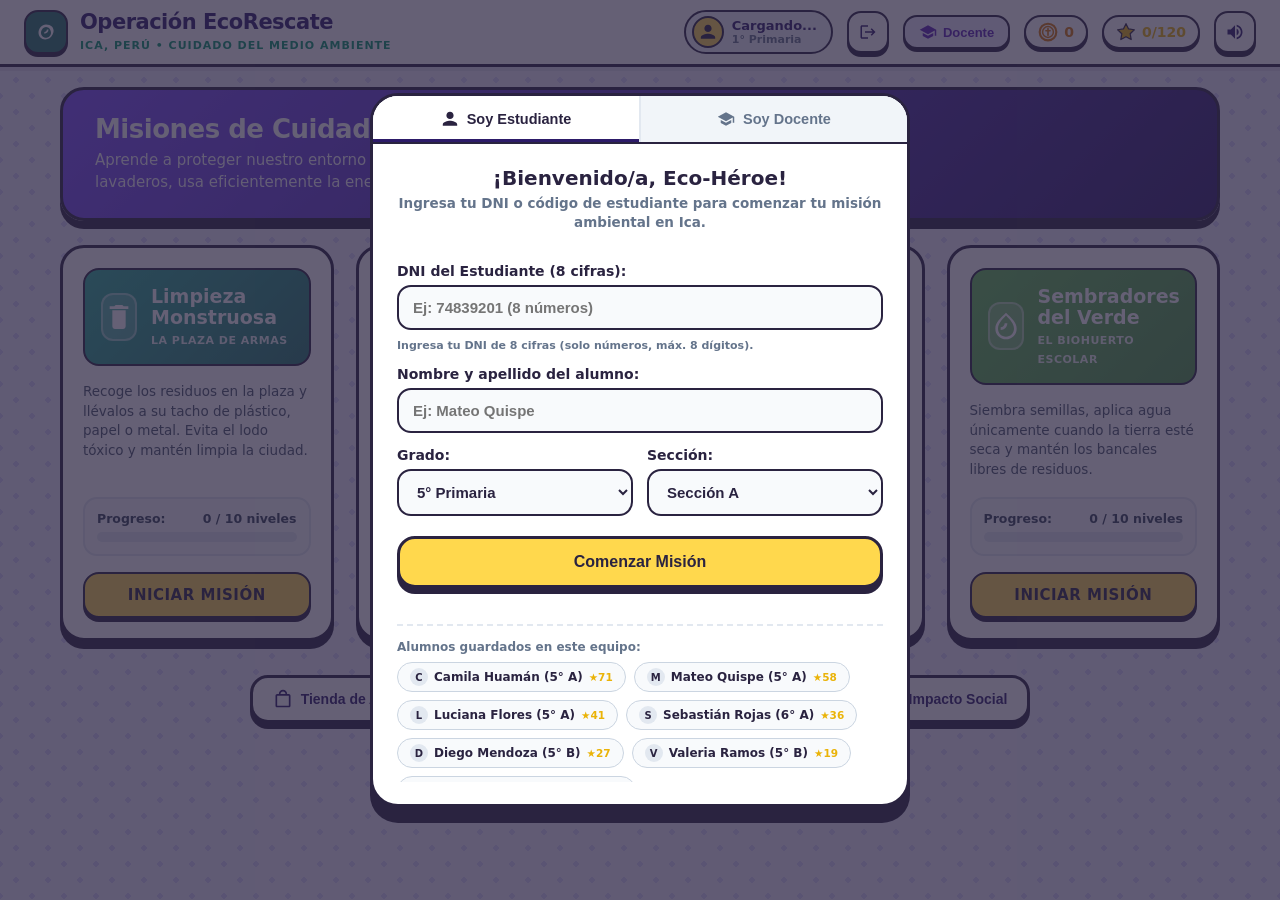
==== commit c3317bc5: "feat: Limite de 8 digitos en DNI de estudiante y docente y maximo 12 caracteres en clave docente" ====
--- a/web/index.html
+++ b/web/index.html
@@ -341,6 +341,16 @@
                         <span class="metrica-etiqueta">Ahorro Eléctrico & Biohuerto</span>
                     </div>
                 </div>
+
+                <div class="tarjeta-metrica-docente">
+                    <div class="metrica-icono" style="background: #F3E8FF; color: #7C4DFF;">
+                        <svg class="icono-svg" viewBox="0 0 24 24"><path d="M12 3L1 9l11 6 9-4.91V17h2V9L12 3zm0 14.18l-7-3.82v4L12 21l7-3.82v-4l-7 3.82z"/></svg>
+                    </div>
+                    <div class="metrica-datos">
+                        <span class="metrica-numero" id="docentePromedioNotas">0 / 20</span>
+                        <span class="metrica-etiqueta">Nota Promedio (1 a 20)</span>
+                    </div>
+                </div>
             </div>
 
             <!-- Filtros de Búsqueda para el Docente -->
@@ -376,6 +386,10 @@
 
             <!-- Tabla de Seguimiento de Alumnos -->
             <div class="contenedor-tabla-docente">
+                <div style="background: #F0FDF4; border: 1.5px solid #86EFAC; border-radius: 12px; padding: 10px 14px; margin-bottom: 12px; display: flex; align-items: center; gap: 10px; font-size: 12.5px; font-weight: 700; color: #166534;">
+                    <svg class="icono-svg" viewBox="0 0 24 24" style="width: 18px; height: 18px; color: #16A34A; flex-shrink: 0;"><path d="M3 17.25V21h3.75L17.81 9.94l-3.75-3.75L3 17.25zM20.71 7.04c.39-.39.39-1.02 0-1.41l-2.34-2.34c-.39-.39-1.02-.39-1.41 0l-1.83 1.83 3.75 3.75 1.83-1.83z"/></svg>
+                    <span><strong>Modo de Calificación Docente Activo:</strong> Puedes escribir y modificar la nota de 1 a 20 directamente en la columna de cada alumno. Los cambios se guardan de inmediato para el informe oficial.</span>
+                </div>
                 <table class="tabla-docente" id="tablaDocenteAlumnos">
                     <thead>
                         <tr>
@@ -387,6 +401,7 @@
                             <th title="Niveles y Estrellas en Energía">Energía</th>
                             <th title="Niveles y Estrellas en Biohuerto">Biohuerto</th>
                             <th>Estrellas</th>
+                            <th title="El docente puede escribir o modificar la nota de 1 a 20 directamente" style="background: #EDE9FE; color: #5B21B6;">Calificar (1-20) ✎</th>
                             <th>Medallas</th>
                             <th>Avance General</th>
                             <th>Ficha</th>
@@ -442,9 +457,9 @@
 
                     <form id="formRegistroEstudiante" style="display: flex; flex-direction: column; gap: 14px;">
                         <div class="campo-form">
-                            <label for="inputCodigoEstudiante">DNI o Código de Estudiante:</label>
-                            <input type="text" id="inputCodigoEstudiante" placeholder="Ej: 74839201 o tu código escolar" maxlength="15" autocomplete="off" required>
-                            <span style="font-size: 11px; color: #64748B; margin-top: 3px; font-weight: 600;">Ingresa tu DNI de 8 números o el código que te dio tu profesor.</span>
+                            <label for="inputCodigoEstudiante">DNI del Estudiante (8 cifras):</label>
+                            <input type="text" id="inputCodigoEstudiante" placeholder="Ej: 74839201 (8 números)" maxlength="8" pattern="[0-9]{8}" inputmode="numeric" autocomplete="off" required>
+                            <span style="font-size: 11px; color: #64748B; margin-top: 3px; font-weight: 600;">Ingresa tu DNI de 8 cifras (solo números, máx. 8 dígitos).</span>
                         </div>
 
                         <div class="campo-form">
@@ -503,14 +518,15 @@
 
                     <form id="formLoginDocente" style="display: flex; flex-direction: column; gap: 14px;">
                         <div class="campo-form">
-                            <label for="inputUsuarioDocente">Usuario o DNI del Docente:</label>
-                            <input type="text" id="inputUsuarioDocente" placeholder="Ej: profesor o DNI institucional" required autocomplete="username">
+                            <label for="inputUsuarioDocente">Usuario o DNI del Docente (máx. 8 cifras o letras):</label>
+                            <input type="text" id="inputUsuarioDocente" placeholder="Ej: 10293847 o profesor" maxlength="8" required autocomplete="username">
+                            <span style="font-size: 11px; color: #64748B; margin-top: 3px; font-weight: 600;">Máximo 8 cifras o caracteres.</span>
                         </div>
 
                         <div class="campo-form">
-                            <label for="inputClaveDocente">Contraseña institucional:</label>
-                            <input type="password" id="inputClaveDocente" placeholder="Ingresa tu clave de acceso" required autocomplete="current-password">
-                            <span style="font-size: 11.5px; color: #64748B; margin-top: 3px; font-weight: 600;">(Clave de acceso predeterminada: <code>docente2026</code>)</span>
+                            <label for="inputClaveDocente">Contraseña institucional (máx. 12 caracteres):</label>
+                            <input type="password" id="inputClaveDocente" placeholder="Ingresa tu clave de acceso" maxlength="12" required autocomplete="current-password">
+                            <span style="font-size: 11.5px; color: #64748B; margin-top: 3px; font-weight: 600;">(Clave predeterminada: <code>docente2026</code>, máximo 12 caracteres o letras)</span>
                         </div>
 
                         <div id="errorLoginDocente" style="display: none; padding: 10px 14px; background: #FEF2F2; border: 2px solid #EF4444; border-radius: 12px; color: #DC2626; font-size: 13px; font-weight: 700; text-align: center;">
--- a/web/css/styles.css
+++ b/web/css/styles.css
@@ -1049,7 +1049,7 @@
 
 .grid-metricas-docente {
     display: grid;
-    grid-template-columns: repeat(4, 1fr);
+    grid-template-columns: repeat(auto-fit, minmax(185px, 1fr));
     gap: 14px;
 }
 
@@ -1190,6 +1190,53 @@
     color: #FFFFFF;
 }
 
+/* Insignias de Calificación Escolar (1 al 20 - MINEDU) */
+.badge-nota-vigesimal {
+    display: inline-flex;
+    align-items: center;
+    gap: 5px;
+    padding: 3px 8px;
+    border-radius: 8px;
+    font-weight: 800;
+    font-size: 12px;
+    box-shadow: 0 1px 2px rgba(0,0,0,0.06);
+}
+
+.badge-mini-escala {
+    display: inline-block;
+    padding: 2px 6px;
+    border-radius: 5px;
+    font-weight: 800;
+    font-size: 11px;
+}
+
+.caja-calificacion-docente {
+    box-shadow: 0 3px 0 var(--color-trazo);
+    transition: all 0.2s ease;
+}
+
+.caja-calificacion-docente input[type="number"]:focus,
+.caja-calificacion-docente input[type="text"]:focus {
+    outline: none;
+    border-color: var(--color-morado);
+    box-shadow: 0 0 0 3px rgba(124, 77, 255, 0.2);
+}
+
+.input-nota-tabla {
+    transition: all 0.15s ease;
+}
+
+.input-nota-tabla:focus {
+    outline: none;
+    border-color: var(--color-morado) !important;
+    background: #FAF5FF !important;
+    box-shadow: 0 0 0 3px rgba(124, 77, 255, 0.25);
+}
+
+.input-nota-tabla:hover {
+    border-color: var(--color-morado);
+}
+
 /* ---------------- RESPONSIVIDAD PARA CELULAR ---------------- */
 @media (max-width: 850px) {
     .header-eco {
